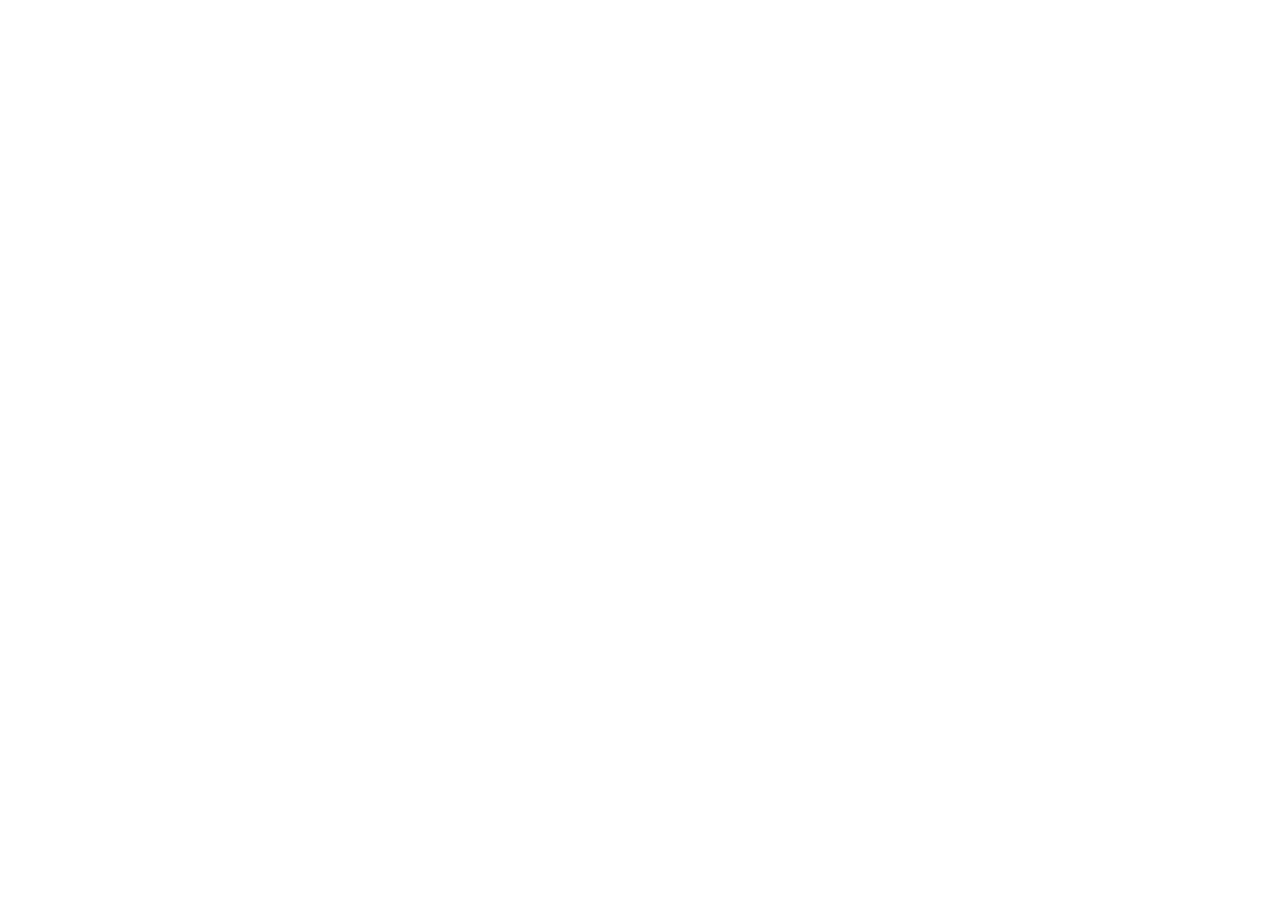
==== index.html @ 730cd4d2 "Add files via upload" ====
<!DOCTYPE html>
<html lang="ar" dir="rtl">
<head>
<meta charset="UTF-8">
<meta name="viewport" content="width=device-width, initial-scale=1.0">
<title>نظام توثيق الأداء - فرقان</title>
</head>
<body>
<script type="module">
  import { auth } from "./js/firebase/config.js";
  import { onAuthStateChanged } from "https://www.gstatic.com/firebasejs/10.13.0/firebase-auth.js";

  onAuthStateChanged(auth, (user) => {
    window.location.href = user ? "dashboard.html" : "login.html";
  });
</script>
<noscript>
  <p>يرجى تفعيل الجافاسكربت لتشغيل النظام.</p>
</noscript>
</body>
</html>
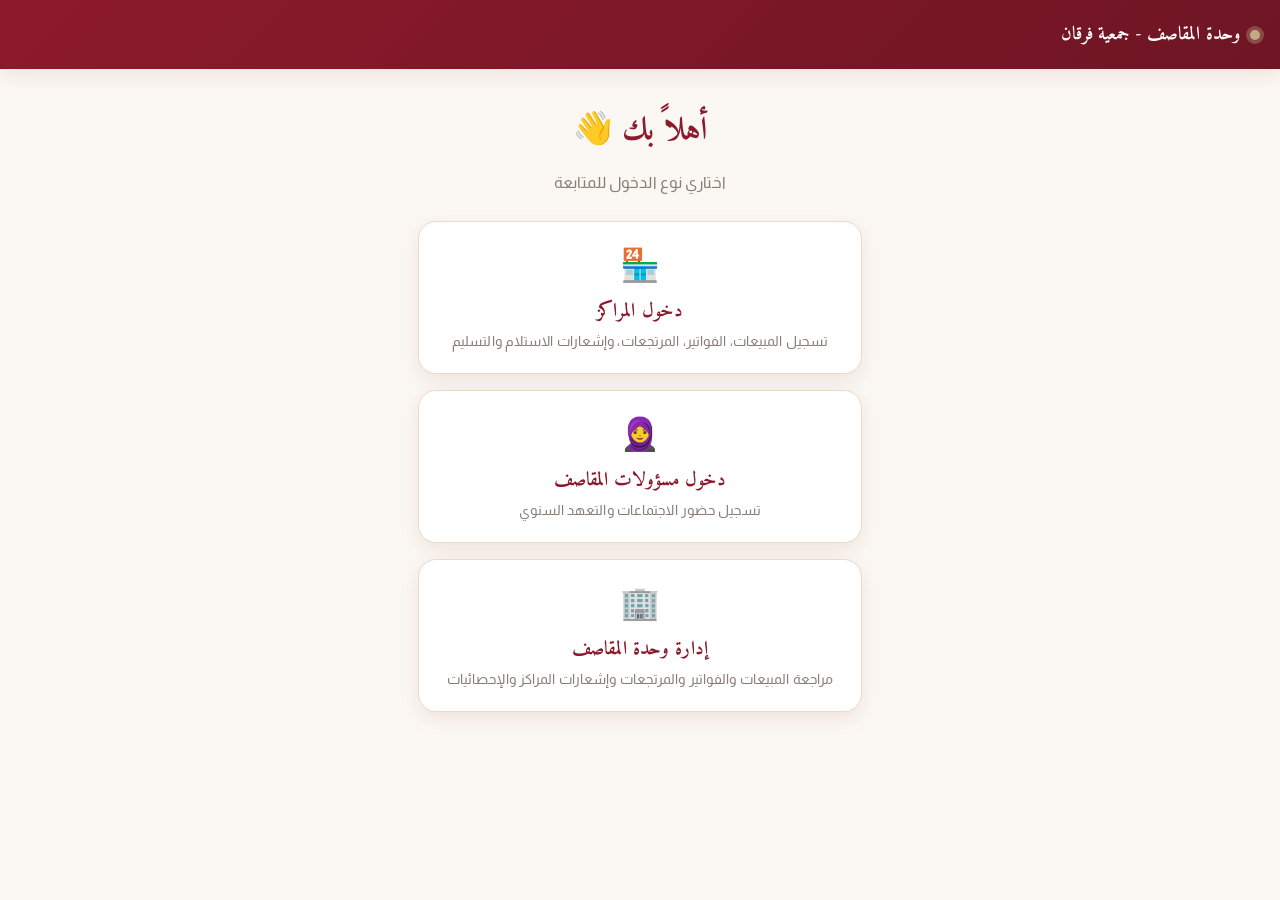
==== commit 65532f95: "Add files via upload" ====
--- a/index.html
+++ b/index.html
@@ -3,19 +3,37 @@
 <head>
 <meta charset="UTF-8">
 <meta name="viewport" content="width=device-width, initial-scale=1.0">
-<title>نظام توثيق الأداء - فرقان</title>
+<title>نظام وحدة المقاصف</title>
+<link rel="stylesheet" href="style.css">
 </head>
 <body>
-<script type="module">
-  import { auth } from "./js/firebase/config.js";
-  import { onAuthStateChanged } from "https://www.gstatic.com/firebasejs/10.13.0/firebase-auth.js";
+  <div class="topbar">
+    <div class="brand"><span class="dot"></span> وحدة المقاصف - جمعية فرقان</div>
+  </div>
 
-  onAuthStateChanged(auth, (user) => {
-    window.location.href = user ? "dashboard.html" : "login.html";
-  });
-</script>
-<noscript>
-  <p>يرجى تفعيل الجافاسكربت لتشغيل النظام.</p>
-</noscript>
+  <div class="wrap" style="max-width:480px;">
+    <h1 style="text-align:center;color:var(--maroon);margin-top:10px;">أهلاً بك 👋</h1>
+    <p style="text-align:center;color:#8a7d76;margin-top:-6px;">اختاري نوع الدخول للمتابعة</p>
+
+    <div class="role-grid">
+      <a class="role-card" href="marakez.html">
+        <div class="ic">🏪</div>
+        <div class="title">دخول المراكز</div>
+        <div style="font-size:0.85rem;color:#8a7d76;margin-top:6px;">تسجيل المبيعات، الفواتير، المرتجعات، وإشعارات الاستلام والتسليم</div>
+      </a>
+
+      <a class="role-card" href="masoulat.html">
+        <div class="ic">🧕</div>
+        <div class="title">دخول مسؤولات المقاصف</div>
+        <div style="font-size:0.85rem;color:#8a7d76;margin-top:6px;">تسجيل حضور الاجتماعات والتعهد السنوي</div>
+      </a>
+
+      <a class="role-card" href="edara.html">
+        <div class="ic">🏢</div>
+        <div class="title">إدارة وحدة المقاصف</div>
+        <div style="font-size:0.85rem;color:#8a7d76;margin-top:6px;">مراجعة المبيعات والفواتير والمرتجعات وإشعارات المراكز والإحصائيات</div>
+      </a>
+    </div>
+  </div>
 </body>
 </html>
--- a/style.css
+++ b/style.css
@@ -0,0 +1,321 @@
+@import url('https://fonts.googleapis.com/css2?family=Amiri:wght@400;700&family=Almarai:wght@300;400;700;800&display=swap');
+
+:root {
+  --maroon: #8C1A2C;
+  --maroon-dark: #6e1523;
+  --gold: #C2AA85;
+  --gold-light: #e8dcc8;
+  --cream: #FBF8F3;
+  --ink: #2b2321;
+  --success: #2e7d4f;
+  --pending: #b8860b;
+  --shadow: 0 6px 20px rgba(140, 26, 44, 0.10);
+}
+
+* { box-sizing: border-box; }
+
+body {
+  margin: 0;
+  font-family: 'Almarai', sans-serif;
+  background: var(--cream);
+  color: var(--ink);
+  direction: rtl;
+  min-height: 100vh;
+  letter-spacing: 0.1px;
+}
+
+h1, h2, h3, .display {
+  font-family: 'Amiri', serif;
+}
+
+/* -------- شريط علوي -------- */
+.topbar {
+  background: linear-gradient(135deg, var(--maroon), var(--maroon-dark));
+  color: #fff;
+  padding: 18px 20px;
+  display: flex;
+  align-items: center;
+  justify-content: space-between;
+  box-shadow: var(--shadow);
+  position: sticky;
+  top: 0;
+  z-index: 20;
+}
+.topbar .brand {
+  display: flex;
+  align-items: center;
+  gap: 10px;
+  font-family: 'Amiri', serif;
+  font-size: 1.15rem;
+  font-weight: 700;
+}
+.topbar .brand .dot {
+  width: 10px; height: 10px; border-radius: 50%;
+  background: var(--gold);
+  box-shadow: 0 0 0 4px rgba(194,170,133,0.35);
+}
+.topbar .user-chip {
+  background: rgba(255,255,255,0.12);
+  border: 1px solid rgba(255,255,255,0.25);
+  border-radius: 999px;
+  padding: 6px 14px;
+  font-size: 0.85rem;
+  display: flex;
+  align-items: center;
+  gap: 8px;
+}
+.topbar button.logout {
+  background: transparent;
+  border: 1px solid rgba(255,255,255,0.4);
+  color: #fff;
+  border-radius: 8px;
+  padding: 6px 12px;
+  font-family: 'Almarai';
+  font-size: 0.8rem;
+  cursor: pointer;
+}
+.topbar button.logout:hover { background: rgba(255,255,255,0.15); }
+
+/* -------- حاويات -------- */
+.wrap { max-width: 720px; margin: 0 auto; padding: 24px 18px 60px; }
+.center-wrap { max-width: 420px; margin: 40px auto; padding: 0 18px; }
+
+.card {
+  background: #fff;
+  border: 1px solid var(--gold-light);
+  border-radius: 16px;
+  padding: 22px;
+  box-shadow: var(--shadow);
+  margin-bottom: 18px;
+}
+
+/* -------- شاشة الدخول -------- */
+.login-card {
+  background: #fff;
+  border-radius: 20px;
+  padding: 32px 26px;
+  box-shadow: 0 10px 30px rgba(140,26,44,0.15);
+  border-top: 5px solid var(--maroon);
+}
+.login-card h1 { color: var(--maroon); font-size: 1.5rem; margin: 0 0 4px; text-align: center; }
+.login-card p.sub { text-align: center; color: #8a7d76; margin: 0 0 24px; font-size: 0.9rem; }
+
+label { display: block; font-size: 0.85rem; font-weight: 700; margin: 14px 0 6px; color: var(--maroon-dark); }
+
+select, input[type=text], input[type=password], input[type=number], input[type=date], textarea {
+  width: 100%;
+  padding: 12px 14px;
+  border-radius: 10px;
+  border: 1.5px solid var(--gold-light);
+  font-family: 'Almarai';
+  font-size: 0.95rem;
+  background: var(--cream);
+  color: var(--ink);
+}
+select:focus, input:focus, textarea:focus {
+  outline: none;
+  border-color: var(--maroon);
+}
+
+button.btn {
+  width: 100%;
+  padding: 13px;
+  border-radius: 10px;
+  border: none;
+  background: var(--maroon);
+  color: #fff;
+  font-family: 'Almarai';
+  font-weight: 700;
+  font-size: 0.95rem;
+  cursor: pointer;
+  margin-top: 18px;
+  transition: background .15s;
+}
+button.btn:hover { background: var(--maroon-dark); }
+button.btn:disabled { background: #c9a9ae; cursor: not-allowed; }
+button.btn.secondary {
+  background: #fff;
+  color: var(--maroon);
+  border: 1.5px solid var(--maroon);
+}
+button.btn.secondary:hover { background: var(--gold-light); }
+button.btn.gold { background: var(--gold); color: var(--maroon-dark); }
+button.btn.gold:hover { background: #b09872; }
+button.btn.outline {
+  background: #fff;
+  color: var(--maroon-dark);
+  border: 1.5px solid var(--gold);
+  margin-top: 10px;
+}
+button.btn.outline:hover { background: var(--gold-light); }
+button.btn.small { width: auto; padding: 9px 16px; margin-top: 0; font-size: 0.85rem; }
+
+.error-msg { color: #b3261e; background: #fdecea; border: 1px solid #f5c6c2; border-radius: 8px; padding: 10px 12px; font-size: 0.85rem; margin-top: 12px; display:none; }
+.success-msg { color: var(--success); background: #e9f7ef; border: 1px solid #b9e4c9; border-radius: 8px; padding: 10px 12px; font-size: 0.85rem; margin-top: 12px; display:none; }
+
+/* -------- شبكة الأيقونات (المراكز/المسؤولات) -------- */
+.icon-grid {
+  display: grid;
+  grid-template-columns: repeat(2, 1fr);
+  gap: 14px;
+  margin-top: 8px;
+}
+.icon-btn {
+  background: #fff;
+  border: 1.5px solid var(--gold-light);
+  border-radius: 16px;
+  padding: 22px 12px;
+  text-align: center;
+  cursor: pointer;
+  display: flex;
+  flex-direction: column;
+  align-items: center;
+  gap: 10px;
+  transition: transform .12s, box-shadow .12s, border-color .12s;
+  position: relative;
+}
+.icon-btn:hover { transform: translateY(-2px); box-shadow: var(--shadow); border-color: var(--gold); }
+.icon-btn .ic {
+  width: 52px; height: 52px; border-radius: 50%;
+  background: var(--gold-light);
+  display: flex; align-items: center; justify-content: center;
+  font-size: 1.5rem;
+}
+.icon-btn span.label { font-size: 0.88rem; font-weight: 700; color: var(--maroon-dark); }
+.icon-btn .badge {
+  position: absolute; top: 10px; left: 10px;
+  background: var(--maroon); color: #fff;
+  border-radius: 999px; min-width: 20px; height: 20px;
+  font-size: 0.7rem; display: flex; align-items: center; justify-content: center;
+  padding: 0 5px;
+}
+
+/* -------- جدول -------- */
+table.log-table { width: 100%; border-collapse: collapse; margin-top: 14px; font-size: 0.88rem; }
+table.log-table th, table.log-table td { padding: 10px 8px; text-align: center; border-bottom: 1px solid var(--gold-light); }
+table.log-table th { background: var(--gold-light); color: var(--maroon-dark); font-weight: 700; }
+table.log-table tfoot td { font-weight: 900; color: var(--maroon); background: #fbf3ec; }
+
+/* -------- توقيع -------- */
+.sig-wrap {
+  border: 2px dashed var(--gold);
+  border-radius: 12px;
+  background: #fff;
+  margin-top: 6px;
+  touch-action: none;
+}
+canvas.sig-pad { width: 100%; height: 160px; display: block; touch-action: none; border-radius: 10px; }
+.sig-actions { display: flex; gap: 10px; margin-top: 8px; }
+.sig-actions button { flex: 1; padding: 9px; border-radius: 8px; border: 1px solid var(--gold-light); background: var(--cream); font-family: 'Almarai'; cursor: pointer; }
+
+/* -------- إشعار / بطاقة معاينة -------- */
+.notice-preview { width: 100%; border-radius: 12px; border: 1px solid var(--gold-light); margin-top: 12px; }
+
+.status-pill { display: inline-block; padding: 4px 12px; border-radius: 999px; font-size: 0.78rem; font-weight: 700; }
+.status-pill.pending { background: #fff4d9; color: var(--pending); }
+.status-pill.done { background: #e2f4e9; color: var(--success); }
+
+.notice-item { display: flex; justify-content: space-between; align-items: center; padding: 12px 0; border-bottom: 1px solid var(--gold-light); }
+.notice-item:last-child { border-bottom: none; }
+.notice-item .meta { font-size: 0.82rem; color: #8a7d76; margin-top: 2px; }
+
+.back-link { display: inline-block; margin-bottom: 14px; color: var(--maroon); text-decoration: none; font-weight: 700; font-size: 0.9rem; cursor: pointer; }
+.back-link:hover { text-decoration: underline; }
+
+/* -------- أزرار التصدير (Excel / PDF) -------- */
+.export-row { display: flex; gap: 10px; margin-top: 10px; }
+.export-row button.btn { margin-top: 0; }
+
+/* -------- إجراءات صف بالجدول (تعديل/حذف) -------- */
+.row-actions { display: flex; gap: 10px; justify-content: center; }
+.row-actions a { font-size: 0.9rem; cursor: pointer; text-decoration: none; }
+
+/* -------- قائمة حضور تختارها الإدارة -------- */
+.attendance-checklist { display: flex; flex-direction: column; gap: 10px; margin-top: 10px; }
+.attendance-checklist label {
+  display: flex; align-items: center; gap: 10px;
+  font-weight: 500; color: var(--ink); margin: 0;
+  background: var(--cream); border: 1px solid var(--gold-light);
+  border-radius: 10px; padding: 10px 14px; cursor: pointer;
+}
+.attendance-checklist input { width: 18px; height: 18px; }
+
+.pill-row { display: flex; flex-wrap: wrap; gap: 8px; margin-top: 10px; }
+.pill-row .pill {
+  background: var(--gold-light); color: var(--maroon-dark);
+  border-radius: 999px; padding: 5px 14px; font-size: 0.8rem; font-weight: 700;
+}
+
+.role-grid { display: grid; gap: 16px; margin-top: 30px; }
+.role-card {
+  background: #fff; border: 1.5px solid var(--gold-light); border-radius: 18px;
+  padding: 24px; text-align: center; text-decoration: none; color: var(--ink);
+  box-shadow: var(--shadow); transition: transform .12s;
+}
+.role-card:hover { transform: translateY(-3px); }
+.role-card .ic { font-size: 2rem; margin-bottom: 10px; }
+.role-card .title { font-family: 'Amiri', serif; font-size: 1.2rem; color: var(--maroon); font-weight: 700; }
+
+.hidden { display: none !important; }
+
+.pledge-box { background: var(--cream); border: 1px solid var(--gold-light); border-radius: 12px; padding: 16px; line-height: 2; font-size: 0.95rem; }
+
+.checkline { display: flex; align-items: center; gap: 10px; margin-top: 16px; }
+.checkline input { width: 20px; height: 20px; }
+
+.spinner { display:inline-block; width:16px; height:16px; border:2.5px solid rgba(255,255,255,0.4); border-top-color:#fff; border-radius:50%; animation: spin .7s linear infinite; }
+@keyframes spin { to { transform: rotate(360deg); } }
+
+/* -------- تبويبات لوحة الإدارة -------- */
+.admin-tabs {
+  display: flex;
+  gap: 8px;
+  overflow-x: auto;
+  padding: 12px 18px 0;
+  max-width: 720px;
+  margin: 0 auto;
+}
+.tab-btn {
+  flex: none;
+  background: #fff;
+  border: 1.5px solid var(--gold-light);
+  color: var(--maroon-dark);
+  padding: 10px 16px;
+  border-radius: 999px 999px 0 0;
+  font-family: 'Almarai';
+  font-weight: 700;
+  font-size: 0.85rem;
+  cursor: pointer;
+  white-space: nowrap;
+  border-bottom: none;
+}
+.tab-btn.active { background: var(--maroon); color: #fff; border-color: var(--maroon); }
+
+/* -------- شريط اختيار المركز -------- */
+.select-row { display: flex; gap: 10px; align-items: flex-end; flex-wrap: wrap; margin-bottom: 6px; }
+.select-row > div { flex: 1; min-width: 180px; }
+.select-row label { margin-top: 0; }
+
+/* -------- بطاقات الإحصائيات -------- */
+.stat-hero {
+  background: linear-gradient(135deg, var(--maroon), var(--maroon-dark));
+  color: #fff;
+  border-radius: 18px;
+  padding: 28px 22px;
+  text-align: center;
+  box-shadow: var(--shadow);
+  margin-bottom: 18px;
+}
+.stat-hero .amount { font-family: 'Amiri', serif; font-size: 2.4rem; font-weight: 700; margin: 6px 0; }
+.stat-hero .label { color: var(--gold-light); font-size: 0.95rem; }
+
+.bar-row { margin-bottom: 14px; }
+.bar-row .bar-head { display: flex; justify-content: space-between; font-size: 0.85rem; margin-bottom: 5px; }
+.bar-row .bar-head .rank { color: var(--gold); font-weight: 800; margin-left: 6px; }
+.bar-track { background: var(--gold-light); border-radius: 999px; height: 16px; overflow: hidden; }
+.bar-fill { background: linear-gradient(90deg, var(--maroon-dark), var(--maroon)); height: 100%; border-radius: 999px; transition: width .5s ease; }
+.bar-row:first-child .bar-fill { background: linear-gradient(90deg, #b8860b, var(--gold)); }
+
+@media (max-width: 380px) {
+  .icon-grid { grid-template-columns: 1fr 1fr; gap: 10px; }
+}
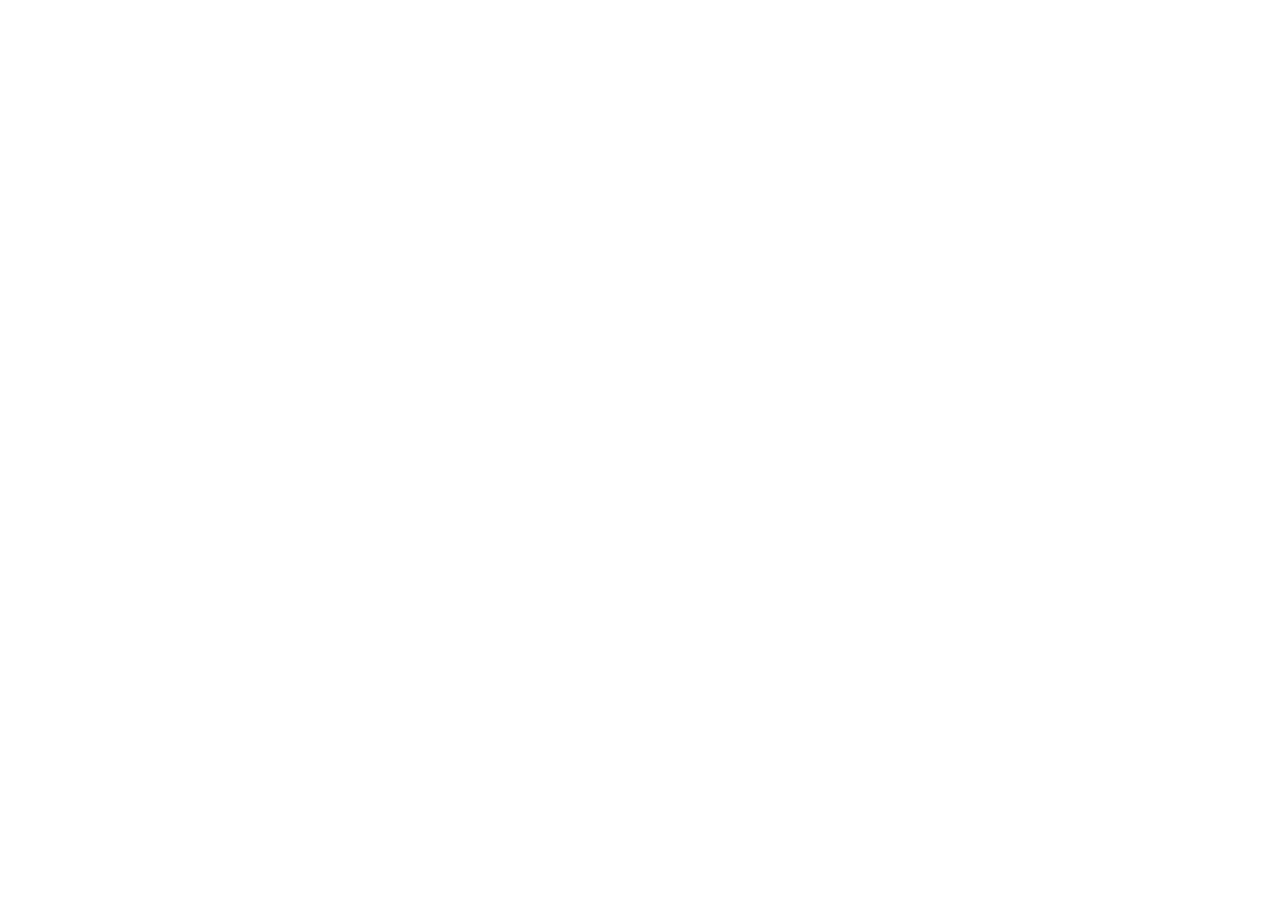
==== commit d3f47c1a: "Add files via upload" ====
--- a/index.html
+++ b/index.html
@@ -3,37 +3,19 @@
 <head>
 <meta charset="UTF-8">
 <meta name="viewport" content="width=device-width, initial-scale=1.0">
-<title>نظام وحدة المقاصف</title>
-<link rel="stylesheet" href="style.css">
+<title>نظام توثيق الأداء - فرقان</title>
 </head>
 <body>
-  <div class="topbar">
-    <div class="brand"><span class="dot"></span> وحدة المقاصف - جمعية فرقان</div>
-  </div>
+<script type="module">
+  import { auth } from "./js/firebase/config.js";
+  import { onAuthStateChanged } from "https://www.gstatic.com/firebasejs/10.13.0/firebase-auth.js";
 
-  <div class="wrap" style="max-width:480px;">
-    <h1 style="text-align:center;color:var(--maroon);margin-top:10px;">أهلاً بك 👋</h1>
-    <p style="text-align:center;color:#8a7d76;margin-top:-6px;">اختاري نوع الدخول للمتابعة</p>
-
-    <div class="role-grid">
-      <a class="role-card" href="marakez.html">
-        <div class="ic">🏪</div>
-        <div class="title">دخول المراكز</div>
-        <div style="font-size:0.85rem;color:#8a7d76;margin-top:6px;">تسجيل المبيعات، الفواتير، المرتجعات، وإشعارات الاستلام والتسليم</div>
-      </a>
-
-      <a class="role-card" href="masoulat.html">
-        <div class="ic">🧕</div>
-        <div class="title">دخول مسؤولات المقاصف</div>
-        <div style="font-size:0.85rem;color:#8a7d76;margin-top:6px;">تسجيل حضور الاجتماعات والتعهد السنوي</div>
-      </a>
-
-      <a class="role-card" href="edara.html">
-        <div class="ic">🏢</div>
-        <div class="title">إدارة وحدة المقاصف</div>
-        <div style="font-size:0.85rem;color:#8a7d76;margin-top:6px;">مراجعة المبيعات والفواتير والمرتجعات وإشعارات المراكز والإحصائيات</div>
-      </a>
-    </div>
-  </div>
+  onAuthStateChanged(auth, (user) => {
+    window.location.href = user ? "dashboard.html" : "login.html";
+  });
+</script>
+<noscript>
+  <p>يرجى تفعيل الجافاسكربت لتشغيل النظام.</p>
+</noscript>
 </body>
 </html>
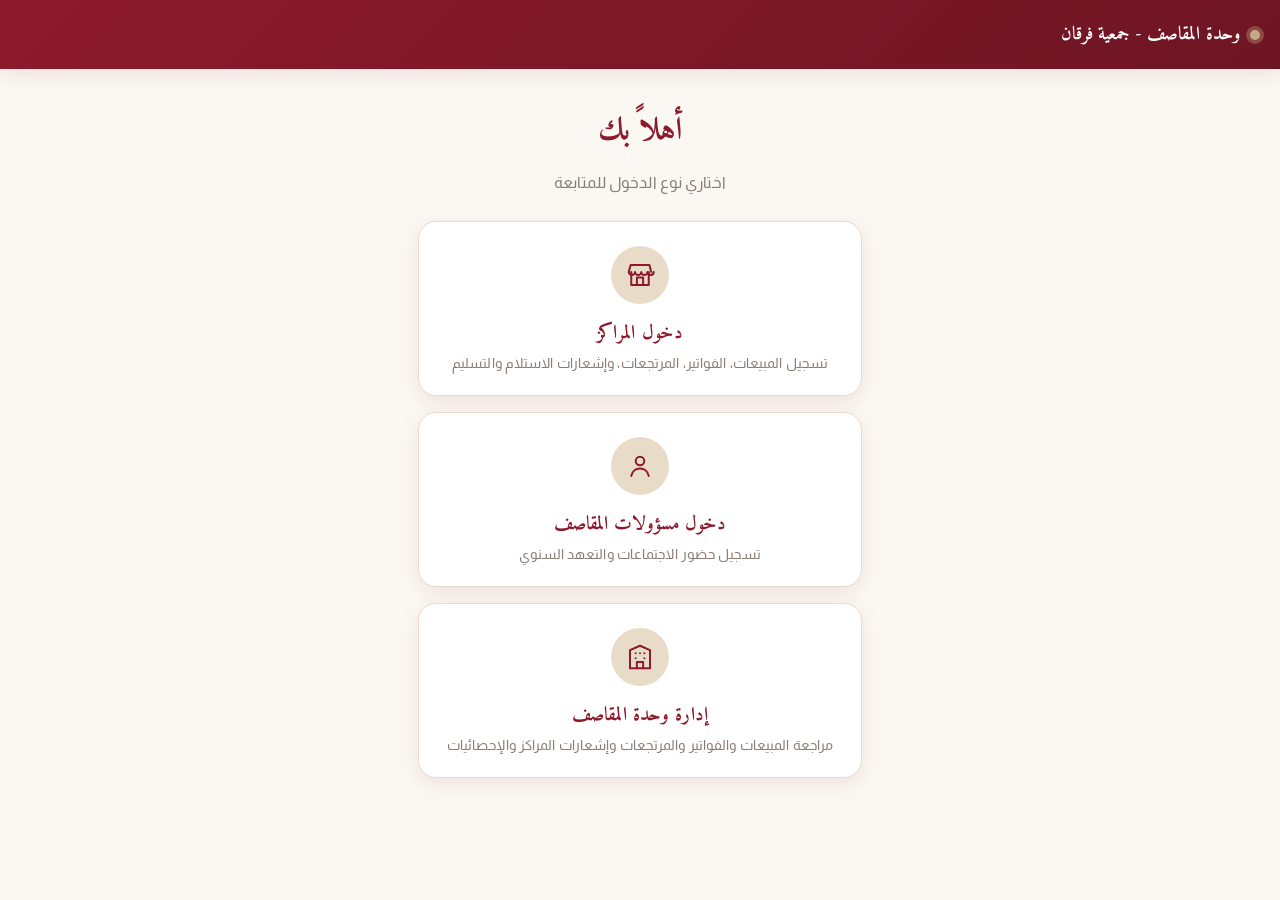
==== commit 2500f23c: "Add files via upload" ====
--- a/index.html
+++ b/index.html
@@ -3,19 +3,51 @@
 <head>
 <meta charset="UTF-8">
 <meta name="viewport" content="width=device-width, initial-scale=1.0">
-<title>نظام توثيق الأداء - فرقان</title>
+<title>نظام وحدة المقاصف</title>
+<link rel="stylesheet" href="style.css">
 </head>
 <body>
-<script type="module">
-  import { auth } from "./js/firebase/config.js";
-  import { onAuthStateChanged } from "https://www.gstatic.com/firebasejs/10.13.0/firebase-auth.js";
+  <div class="topbar">
+    <div class="brand"><span class="dot"></span> وحدة المقاصف - جمعية فرقان</div>
+  </div>
 
-  onAuthStateChanged(auth, (user) => {
-    window.location.href = user ? "dashboard.html" : "login.html";
-  });
-</script>
-<noscript>
-  <p>يرجى تفعيل الجافاسكربت لتشغيل النظام.</p>
-</noscript>
+  <div class="wrap" style="max-width:480px;">
+    <h1 style="text-align:center;color:var(--maroon);margin-top:10px;">أهلاً بك</h1>
+    <p style="text-align:center;color:#8a7d76;margin-top:-6px;">اختاري نوع الدخول للمتابعة</p>
+
+    <div class="role-grid">
+      <a class="role-card" href="marakez.html">
+        <div class="ic">
+          <svg viewBox="0 0 24 24" width="30" height="30" fill="none" stroke="currentColor" stroke-width="1.6" stroke-linecap="round" stroke-linejoin="round">
+            <path d="M3 9.5 4.5 4h15L21 9.5"/><path d="M3 9.5a2.5 2.5 0 0 0 5 0 2.5 2.5 0 0 0 5 0 2.5 2.5 0 0 0 5 0 2.5 2.5 0 0 0 5 0"/>
+            <path d="M5 9.5V20h14V9.5"/><path d="M9.5 20v-6h5v6"/>
+          </svg>
+        </div>
+        <div class="title">دخول المراكز</div>
+        <div style="font-size:0.85rem;color:#8a7d76;margin-top:6px;">تسجيل المبيعات، الفواتير، المرتجعات، وإشعارات الاستلام والتسليم</div>
+      </a>
+
+      <a class="role-card" href="masoulat.html">
+        <div class="ic">
+          <svg viewBox="0 0 24 24" width="30" height="30" fill="none" stroke="currentColor" stroke-width="1.6" stroke-linecap="round" stroke-linejoin="round">
+            <circle cx="12" cy="8" r="3.4"/><path d="M5 20c.7-3.8 3.6-6 7-6s6.3 2.2 7 6"/>
+          </svg>
+        </div>
+        <div class="title">دخول مسؤولات المقاصف</div>
+        <div style="font-size:0.85rem;color:#8a7d76;margin-top:6px;">تسجيل حضور الاجتماعات والتعهد السنوي</div>
+      </a>
+
+      <a class="role-card" href="edara.html">
+        <div class="ic">
+          <svg viewBox="0 0 24 24" width="30" height="30" fill="none" stroke="currentColor" stroke-width="1.6" stroke-linecap="round" stroke-linejoin="round">
+            <path d="M4 21V6.5L12 3l8 3.5V21"/><path d="M4 21h16"/><path d="M9.5 21v-5h5v5"/>
+            <path d="M8.5 9h.01M12 9h.01M15.5 9h.01M8.5 13h.01M15.5 13h.01"/>
+          </svg>
+        </div>
+        <div class="title">إدارة وحدة المقاصف</div>
+        <div style="font-size:0.85rem;color:#8a7d76;margin-top:6px;">مراجعة المبيعات والفواتير والمرتجعات وإشعارات المراكز والإحصائيات</div>
+      </a>
+    </div>
+  </div>
 </body>
 </html>
--- a/style.css
+++ b/style.css
@@ -0,0 +1,337 @@
+@import url('https://fonts.googleapis.com/css2?family=Amiri:wght@400;700&family=Almarai:wght@300;400;700;800&display=swap');
+
+:root {
+  --maroon: #8C1A2C;
+  --maroon-dark: #6e1523;
+  --gold: #C2AA85;
+  --gold-light: #e8dcc8;
+  --cream: #FBF8F3;
+  --ink: #2b2321;
+  --success: #2e7d4f;
+  --pending: #b8860b;
+  --shadow: 0 6px 20px rgba(140, 26, 44, 0.10);
+}
+
+* { box-sizing: border-box; }
+
+body {
+  margin: 0;
+  font-family: 'Almarai', sans-serif;
+  background: var(--cream);
+  color: var(--ink);
+  direction: rtl;
+  min-height: 100vh;
+  letter-spacing: 0.1px;
+}
+
+h1, h2, h3, .display {
+  font-family: 'Amiri', serif;
+}
+
+/* -------- شريط علوي -------- */
+.topbar {
+  background: linear-gradient(135deg, var(--maroon), var(--maroon-dark));
+  color: #fff;
+  padding: 18px 20px;
+  display: flex;
+  align-items: center;
+  justify-content: space-between;
+  box-shadow: var(--shadow);
+  position: sticky;
+  top: 0;
+  z-index: 20;
+}
+.topbar .brand {
+  display: flex;
+  align-items: center;
+  gap: 10px;
+  font-family: 'Amiri', serif;
+  font-size: 1.15rem;
+  font-weight: 700;
+}
+.topbar .brand .dot {
+  width: 10px; height: 10px; border-radius: 50%;
+  background: var(--gold);
+  box-shadow: 0 0 0 4px rgba(194,170,133,0.35);
+}
+.topbar .user-chip {
+  background: rgba(255,255,255,0.12);
+  border: 1px solid rgba(255,255,255,0.25);
+  border-radius: 999px;
+  padding: 6px 14px;
+  font-size: 0.85rem;
+  display: flex;
+  align-items: center;
+  gap: 8px;
+}
+.topbar button.logout {
+  background: transparent;
+  border: 1px solid rgba(255,255,255,0.4);
+  color: #fff;
+  border-radius: 8px;
+  padding: 6px 12px;
+  font-family: 'Almarai';
+  font-size: 0.8rem;
+  cursor: pointer;
+}
+.topbar button.logout:hover { background: rgba(255,255,255,0.15); }
+
+/* -------- حاويات -------- */
+.wrap { max-width: 720px; margin: 0 auto; padding: 24px 18px 60px; }
+.center-wrap { max-width: 420px; margin: 40px auto; padding: 0 18px; }
+
+.card {
+  background: #fff;
+  border: 1px solid var(--gold-light);
+  border-radius: 16px;
+  padding: 22px;
+  box-shadow: var(--shadow);
+  margin-bottom: 18px;
+}
+
+/* -------- شاشة الدخول -------- */
+.login-card {
+  background: #fff;
+  border-radius: 20px;
+  padding: 32px 26px;
+  box-shadow: 0 10px 30px rgba(140,26,44,0.15);
+  border-top: 5px solid var(--maroon);
+}
+.login-card h1 { color: var(--maroon); font-size: 1.5rem; margin: 0 0 4px; text-align: center; }
+.login-card p.sub { text-align: center; color: #8a7d76; margin: 0 0 24px; font-size: 0.9rem; }
+
+label { display: block; font-size: 0.85rem; font-weight: 700; margin: 14px 0 6px; color: var(--maroon-dark); }
+
+select, input[type=text], input[type=password], input[type=number], input[type=date], textarea {
+  width: 100%;
+  padding: 12px 14px;
+  border-radius: 10px;
+  border: 1.5px solid var(--gold-light);
+  font-family: 'Almarai';
+  font-size: 0.95rem;
+  background: var(--cream);
+  color: var(--ink);
+}
+select:focus, input:focus, textarea:focus {
+  outline: none;
+  border-color: var(--maroon);
+}
+
+button.btn {
+  width: 100%;
+  padding: 13px;
+  border-radius: 10px;
+  border: none;
+  background: var(--maroon);
+  color: #fff;
+  font-family: 'Almarai';
+  font-weight: 700;
+  font-size: 0.95rem;
+  cursor: pointer;
+  margin-top: 18px;
+  transition: background .15s;
+}
+button.btn:hover { background: var(--maroon-dark); }
+button.btn:disabled { background: #c9a9ae; cursor: not-allowed; }
+button.btn.secondary {
+  background: #fff;
+  color: var(--maroon);
+  border: 1.5px solid var(--maroon);
+}
+button.btn.secondary:hover { background: var(--gold-light); }
+button.btn.gold { background: var(--gold); color: var(--maroon-dark); }
+button.btn.gold:hover { background: #b09872; }
+button.btn.outline {
+  background: #fff;
+  color: var(--maroon-dark);
+  border: 1.5px solid var(--gold);
+  margin-top: 10px;
+}
+button.btn.outline:hover { background: var(--gold-light); }
+button.btn.small { width: auto; padding: 9px 16px; margin-top: 0; font-size: 0.85rem; }
+
+.error-msg { color: #b3261e; background: #fdecea; border: 1px solid #f5c6c2; border-radius: 8px; padding: 10px 12px; font-size: 0.85rem; margin-top: 12px; display:none; }
+.success-msg { color: var(--success); background: #e9f7ef; border: 1px solid #b9e4c9; border-radius: 8px; padding: 10px 12px; font-size: 0.85rem; margin-top: 12px; display:none; }
+
+/* -------- شبكة الأيقونات (المراكز/المسؤولات) -------- */
+.icon-grid {
+  display: grid;
+  grid-template-columns: repeat(2, 1fr);
+  gap: 14px;
+  margin-top: 8px;
+}
+.icon-btn {
+  background: #fff;
+  border: 1.5px solid var(--gold-light);
+  border-radius: 16px;
+  padding: 22px 12px;
+  text-align: center;
+  cursor: pointer;
+  display: flex;
+  flex-direction: column;
+  align-items: center;
+  gap: 10px;
+  transition: transform .12s, box-shadow .12s, border-color .12s;
+  position: relative;
+}
+.icon-btn:hover { transform: translateY(-2px); box-shadow: var(--shadow); border-color: var(--gold); }
+.icon-btn .ic {
+  width: 52px; height: 52px; border-radius: 50%;
+  background: var(--gold-light);
+  display: flex; align-items: center; justify-content: center;
+  font-size: 1.5rem;
+}
+.icon-btn span.label { font-size: 0.88rem; font-weight: 700; color: var(--maroon-dark); }
+.icon-btn .badge {
+  position: absolute; top: 10px; left: 10px;
+  background: var(--maroon); color: #fff;
+  border-radius: 999px; min-width: 20px; height: 20px;
+  font-size: 0.7rem; display: flex; align-items: center; justify-content: center;
+  padding: 0 5px;
+}
+
+/* -------- جدول -------- */
+table.log-table { width: 100%; border-collapse: collapse; margin-top: 14px; font-size: 0.88rem; }
+table.log-table th, table.log-table td { padding: 10px 8px; text-align: center; border-bottom: 1px solid var(--gold-light); }
+table.log-table th { background: var(--gold-light); color: var(--maroon-dark); font-weight: 700; }
+table.log-table tfoot td { font-weight: 900; color: var(--maroon); background: #fbf3ec; }
+
+/* -------- تبديل وضع التوقيع: رسم / رفع صورة -------- */
+.sig-mode-toggle { display: flex; gap: 8px; margin-top: 6px; }
+.sig-mode-btn {
+  flex: 1; padding: 8px; border-radius: 8px; border: 1.5px solid var(--gold-light);
+  background: #fff; color: var(--maroon-dark); font-family: 'Tajawal'; font-size: 0.85rem; cursor: pointer;
+}
+.sig-mode-btn.active { background: var(--maroon); color: #fff; border-color: var(--maroon); }
+.sig-upload-wrap {
+  border: 2px dashed var(--gold); border-radius: 12px; background: #fff; margin-top: 6px;
+  padding: 16px; text-align: center;
+}
+.sig-upload-wrap input[type=file] { width: 100%; font-family: 'Tajawal'; font-size: 0.85rem; }
+.sig-upload-preview { max-width: 100%; max-height: 140px; margin-top: 10px; border-radius: 8px; border: 1px solid var(--gold-light); }
+.sig-wrap {
+  border: 2px dashed var(--gold);
+  border-radius: 12px;
+  background: #fff;
+  margin-top: 6px;
+  touch-action: none;
+}
+canvas.sig-pad { width: 100%; height: 160px; display: block; touch-action: none; border-radius: 10px; }
+.sig-actions { display: flex; gap: 10px; margin-top: 8px; }
+.sig-actions button { flex: 1; padding: 9px; border-radius: 8px; border: 1px solid var(--gold-light); background: var(--cream); font-family: 'Almarai'; cursor: pointer; }
+
+/* -------- إشعار / بطاقة معاينة -------- */
+.notice-preview { width: 100%; border-radius: 12px; border: 1px solid var(--gold-light); margin-top: 12px; }
+
+.status-pill { display: inline-block; padding: 4px 12px; border-radius: 999px; font-size: 0.78rem; font-weight: 700; }
+.status-pill.pending { background: #fff4d9; color: var(--pending); }
+.status-pill.done { background: #e2f4e9; color: var(--success); }
+
+.notice-item { display: flex; justify-content: space-between; align-items: center; padding: 12px 0; border-bottom: 1px solid var(--gold-light); }
+.notice-item:last-child { border-bottom: none; }
+.notice-item .meta { font-size: 0.82rem; color: #8a7d76; margin-top: 2px; }
+
+.back-link { display: inline-block; margin-bottom: 14px; color: var(--maroon); text-decoration: none; font-weight: 700; font-size: 0.9rem; cursor: pointer; }
+.back-link:hover { text-decoration: underline; }
+
+/* -------- أزرار التصدير (Excel / PDF) -------- */
+.export-row { display: flex; gap: 10px; margin-top: 10px; }
+.export-row button.btn { margin-top: 0; }
+
+/* -------- إجراءات صف بالجدول (تعديل/حذف) -------- */
+.row-actions { display: flex; gap: 10px; justify-content: center; }
+.row-actions a { font-size: 0.9rem; cursor: pointer; text-decoration: none; }
+
+/* -------- قائمة حضور تختارها الإدارة -------- */
+.attendance-checklist { display: flex; flex-direction: column; gap: 10px; margin-top: 10px; }
+.attendance-checklist label {
+  display: flex; align-items: center; gap: 10px;
+  font-weight: 500; color: var(--ink); margin: 0;
+  background: var(--cream); border: 1px solid var(--gold-light);
+  border-radius: 10px; padding: 10px 14px; cursor: pointer;
+}
+.attendance-checklist input { width: 18px; height: 18px; }
+
+.pill-row { display: flex; flex-wrap: wrap; gap: 8px; margin-top: 10px; }
+.pill-row .pill {
+  background: var(--gold-light); color: var(--maroon-dark);
+  border-radius: 999px; padding: 5px 14px; font-size: 0.8rem; font-weight: 700;
+}
+
+.role-grid { display: grid; gap: 16px; margin-top: 30px; }
+.role-card {
+  background: #fff; border: 1.5px solid var(--gold-light); border-radius: 18px;
+  padding: 24px; text-align: center; text-decoration: none; color: var(--ink);
+  box-shadow: var(--shadow); transition: transform .12s;
+}
+.role-card:hover { transform: translateY(-3px); box-shadow: 0 10px 26px rgba(140,26,44,0.14); border-color: var(--gold); }
+.role-card .ic {
+  width: 58px; height: 58px; margin: 0 auto 12px; border-radius: 50%;
+  background: var(--gold-light); color: var(--maroon);
+  display: flex; align-items: center; justify-content: center;
+}
+.role-card .title { font-family: 'Amiri', serif; font-size: 1.2rem; color: var(--maroon); font-weight: 700; }
+
+.hidden { display: none !important; }
+
+.pledge-box { background: var(--cream); border: 1px solid var(--gold-light); border-radius: 12px; padding: 16px; line-height: 2; font-size: 0.95rem; }
+
+.checkline { display: flex; align-items: center; gap: 10px; margin-top: 16px; }
+.checkline input { width: 20px; height: 20px; }
+
+.spinner { display:inline-block; width:16px; height:16px; border:2.5px solid rgba(255,255,255,0.4); border-top-color:#fff; border-radius:50%; animation: spin .7s linear infinite; }
+@keyframes spin { to { transform: rotate(360deg); } }
+
+/* -------- تبويبات لوحة الإدارة -------- */
+.admin-tabs {
+  display: flex;
+  gap: 8px;
+  overflow-x: auto;
+  padding: 12px 18px 0;
+  max-width: 720px;
+  margin: 0 auto;
+}
+.tab-btn {
+  flex: none;
+  background: #fff;
+  border: 1.5px solid var(--gold-light);
+  color: var(--maroon-dark);
+  padding: 10px 16px;
+  border-radius: 999px 999px 0 0;
+  font-family: 'Almarai';
+  font-weight: 700;
+  font-size: 0.85rem;
+  cursor: pointer;
+  white-space: nowrap;
+  border-bottom: none;
+}
+.tab-btn.active { background: var(--maroon); color: #fff; border-color: var(--maroon); }
+
+/* -------- شريط اختيار المركز -------- */
+.select-row { display: flex; gap: 10px; align-items: flex-end; flex-wrap: wrap; margin-bottom: 6px; }
+.select-row > div { flex: 1; min-width: 180px; }
+.select-row label { margin-top: 0; }
+
+/* -------- بطاقات الإحصائيات -------- */
+.stat-hero {
+  background: linear-gradient(135deg, var(--maroon), var(--maroon-dark));
+  color: #fff;
+  border-radius: 18px;
+  padding: 28px 22px;
+  text-align: center;
+  box-shadow: var(--shadow);
+  margin-bottom: 18px;
+}
+.stat-hero .amount { font-family: 'Amiri', serif; font-size: 2.4rem; font-weight: 700; margin: 6px 0; }
+.stat-hero .label { color: var(--gold-light); font-size: 0.95rem; }
+
+.bar-row { margin-bottom: 14px; }
+.bar-row .bar-head { display: flex; justify-content: space-between; font-size: 0.85rem; margin-bottom: 5px; }
+.bar-row .bar-head .rank { color: var(--gold); font-weight: 800; margin-left: 6px; }
+.bar-track { background: var(--gold-light); border-radius: 999px; height: 16px; overflow: hidden; }
+.bar-fill { background: linear-gradient(90deg, var(--maroon-dark), var(--maroon)); height: 100%; border-radius: 999px; transition: width .5s ease; }
+.bar-row:first-child .bar-fill { background: linear-gradient(90deg, #b8860b, var(--gold)); }
+
+@media (max-width: 380px) {
+  .icon-grid { grid-template-columns: 1fr 1fr; gap: 10px; }
+}
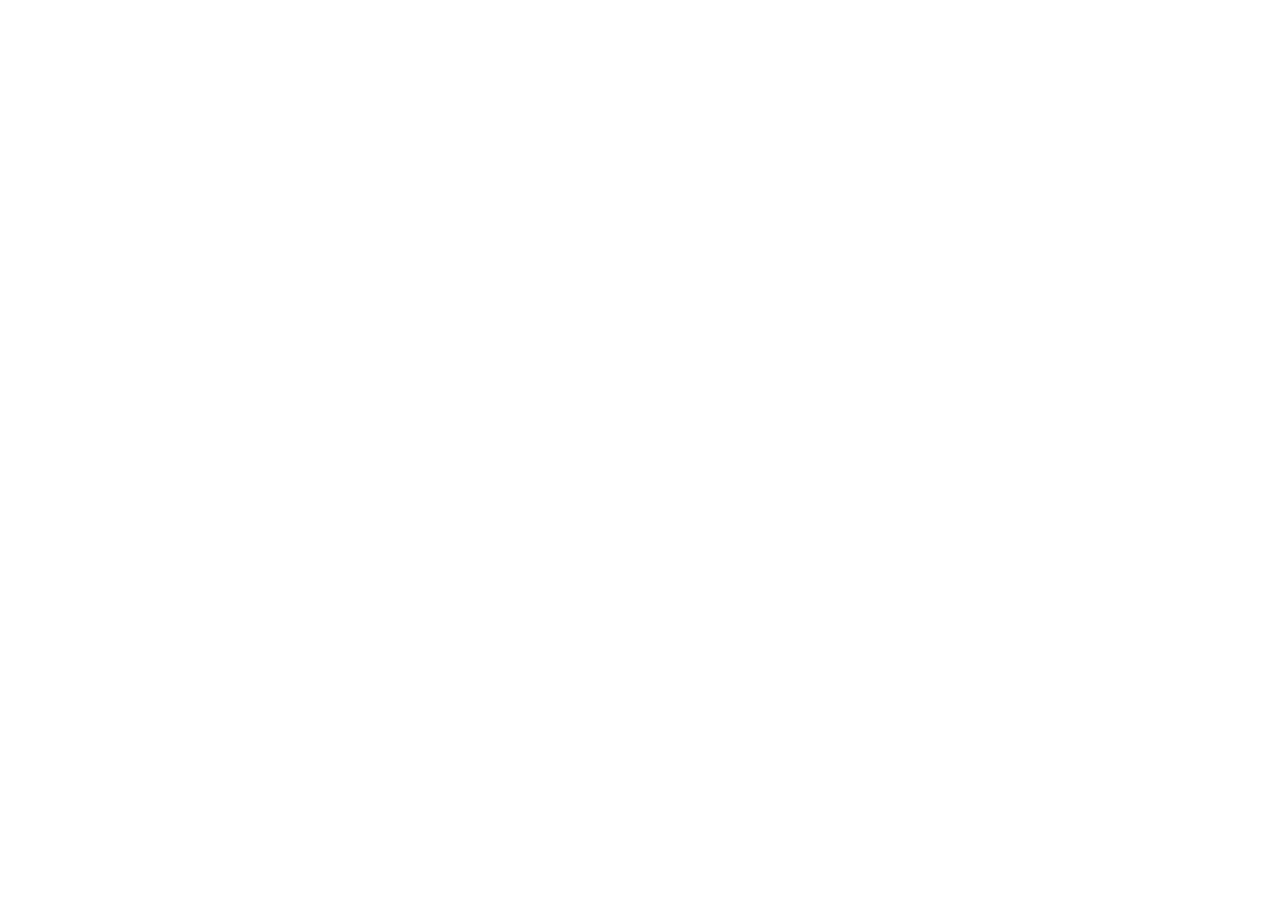
==== commit 7bc8ef81: "Add files via upload" ====
--- a/index.html
+++ b/index.html
@@ -3,51 +3,19 @@
 <head>
 <meta charset="UTF-8">
 <meta name="viewport" content="width=device-width, initial-scale=1.0">
-<title>نظام وحدة المقاصف</title>
-<link rel="stylesheet" href="style.css">
+<title>نظام توثيق الأداء - فرقان</title>
 </head>
 <body>
-  <div class="topbar">
-    <div class="brand"><span class="dot"></span> وحدة المقاصف - جمعية فرقان</div>
-  </div>
+<script type="module">
+  import { auth } from "./js/firebase/config.js";
+  import { onAuthStateChanged } from "https://www.gstatic.com/firebasejs/10.13.0/firebase-auth.js";
 
-  <div class="wrap" style="max-width:480px;">
-    <h1 style="text-align:center;color:var(--maroon);margin-top:10px;">أهلاً بك</h1>
-    <p style="text-align:center;color:#8a7d76;margin-top:-6px;">اختاري نوع الدخول للمتابعة</p>
-
-    <div class="role-grid">
-      <a class="role-card" href="marakez.html">
-        <div class="ic">
-          <svg viewBox="0 0 24 24" width="30" height="30" fill="none" stroke="currentColor" stroke-width="1.6" stroke-linecap="round" stroke-linejoin="round">
-            <path d="M3 9.5 4.5 4h15L21 9.5"/><path d="M3 9.5a2.5 2.5 0 0 0 5 0 2.5 2.5 0 0 0 5 0 2.5 2.5 0 0 0 5 0 2.5 2.5 0 0 0 5 0"/>
-            <path d="M5 9.5V20h14V9.5"/><path d="M9.5 20v-6h5v6"/>
-          </svg>
-        </div>
-        <div class="title">دخول المراكز</div>
-        <div style="font-size:0.85rem;color:#8a7d76;margin-top:6px;">تسجيل المبيعات، الفواتير، المرتجعات، وإشعارات الاستلام والتسليم</div>
-      </a>
-
-      <a class="role-card" href="masoulat.html">
-        <div class="ic">
-          <svg viewBox="0 0 24 24" width="30" height="30" fill="none" stroke="currentColor" stroke-width="1.6" stroke-linecap="round" stroke-linejoin="round">
-            <circle cx="12" cy="8" r="3.4"/><path d="M5 20c.7-3.8 3.6-6 7-6s6.3 2.2 7 6"/>
-          </svg>
-        </div>
-        <div class="title">دخول مسؤولات المقاصف</div>
-        <div style="font-size:0.85rem;color:#8a7d76;margin-top:6px;">تسجيل حضور الاجتماعات والتعهد السنوي</div>
-      </a>
-
-      <a class="role-card" href="edara.html">
-        <div class="ic">
-          <svg viewBox="0 0 24 24" width="30" height="30" fill="none" stroke="currentColor" stroke-width="1.6" stroke-linecap="round" stroke-linejoin="round">
-            <path d="M4 21V6.5L12 3l8 3.5V21"/><path d="M4 21h16"/><path d="M9.5 21v-5h5v5"/>
-            <path d="M8.5 9h.01M12 9h.01M15.5 9h.01M8.5 13h.01M15.5 13h.01"/>
-          </svg>
-        </div>
-        <div class="title">إدارة وحدة المقاصف</div>
-        <div style="font-size:0.85rem;color:#8a7d76;margin-top:6px;">مراجعة المبيعات والفواتير والمرتجعات وإشعارات المراكز والإحصائيات</div>
-      </a>
-    </div>
-  </div>
+  onAuthStateChanged(auth, (user) => {
+    window.location.href = user ? "dashboard.html" : "login.html";
+  });
+</script>
+<noscript>
+  <p>يرجى تفعيل الجافاسكربت لتشغيل النظام.</p>
+</noscript>
 </body>
 </html>
